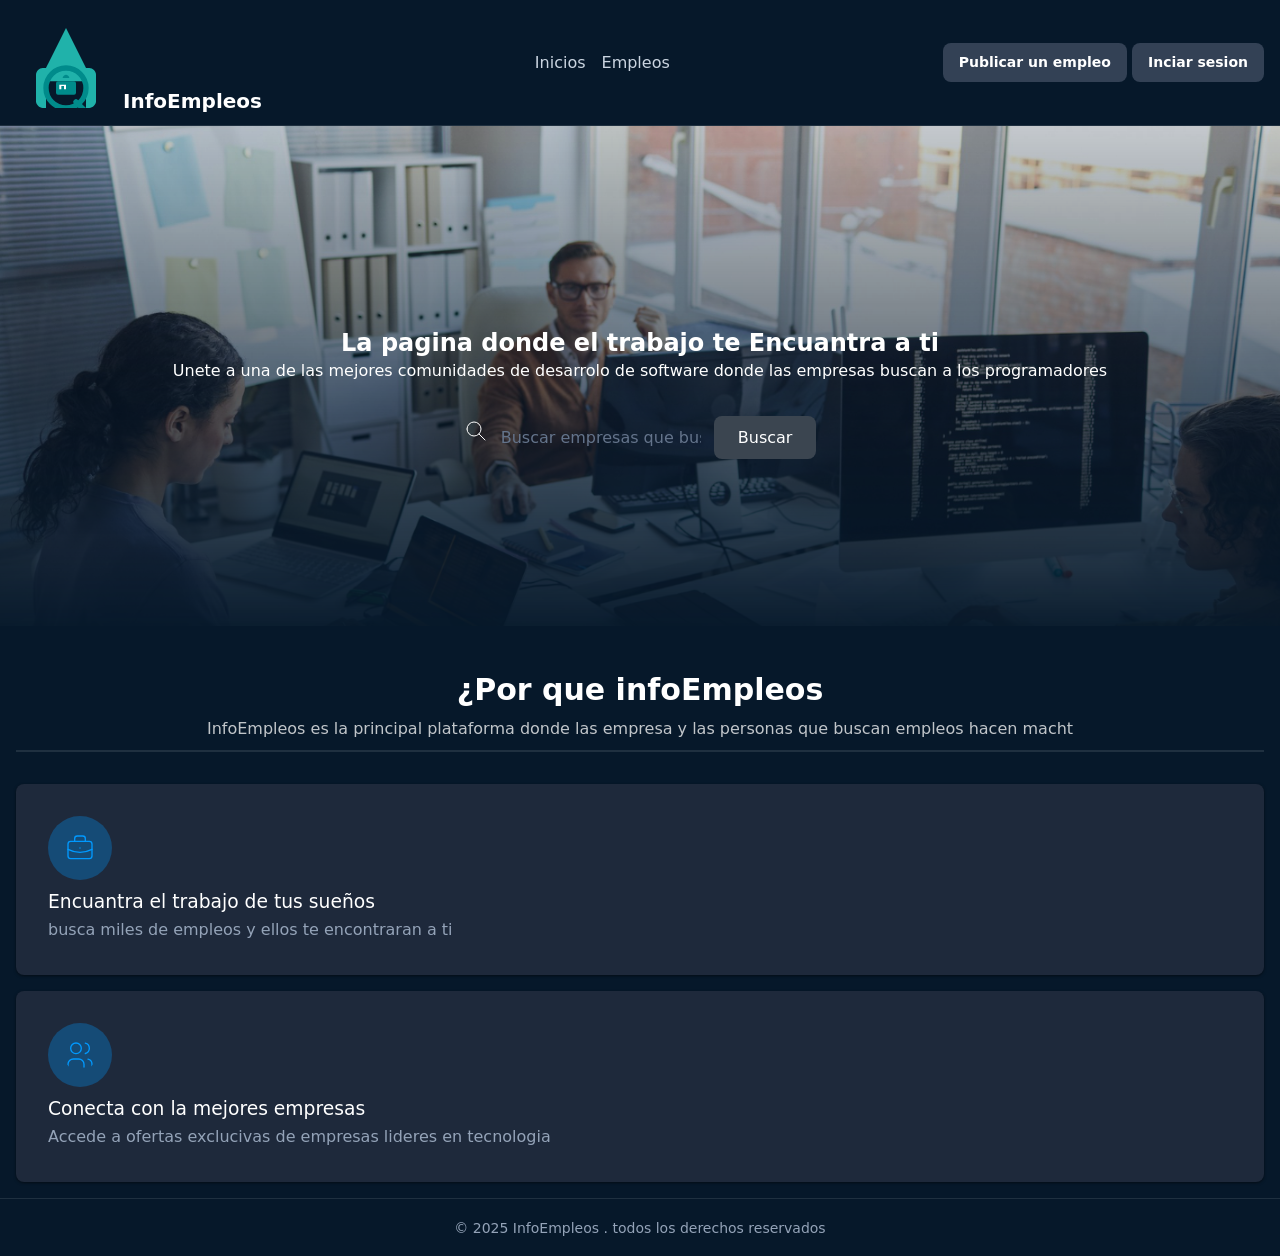
==== Proyecto pagina/index.html @ 348434ba "Add files via upload" ====
<!DOCTYPE html>
<html lang="es">
<head>
<title>InfoEmpleos - inicio </title>

<metaname name = "description" content = "Encuantra las mejores ofertas de trabajo adaptadasa ti "> 
</head>
<link rel = stylesheet href="./style.css"/>



<body>
<header>
    <h2><svg width="100" height="100" viewBox="0 0 150 110" fill="none" xmlns="http://www.w3.org/2000/svg">
    <path d="M75 10L115 90H35L75 10Z" fill="#20B2AA"/>

    <path d="M40 70C35 70 30 75 30 80V120C30 125 35 130 40 130H45V70H40Z" fill="#20B2AA"/>
    <path d="M110 70C115 70 120 75 120 80V120C120 125 115 130 110 130H105V70H110Z" fill="#20B2AA"/>

    <circle cx="75" cy="100" r="30" stroke="#008B8B" stroke-width="8"/>
    <rect x="90" y="115" width="35" height="8" rx="4" transform="rotate(45 90 115)" fill="#008B8B"/>

    <rect x="60" y="90" width="30" height="20" rx="3" fill="#008B8B"/>
    <path d="M70 85L80 85C80 82 77 80 75 80C73 80 70 82 70 85Z" fill="#008B8B"/>
    <path d="M65 95L65 102L68 102L68 97L72 97L72 102L75 102L75 95L65 95Z" fill="white"/>
</svg>
        
        InfoEmpleos</h2>

    <nav>
        <a href= "">Inicios</a>
        <a href= "empleos.html">Empleos</a>
    </nav>

    <div>
        <a href= "">Publicar un empleo</a>
        <a href= "">Inciar sesion </a>


    </div>
</header>
<main>
    <section>
        <img src="./vista-angulo-alto-equipo-desarrollo-software-diverso-que-usa-computadoras-escribe-codigo-mientras-colabora-proyecto-oficina-moderna-espacio-copia.jpg" width="700 "/>
        <h1>La pagina donde el trabajo te Encuantra a ti </h1>
        <p>Unete a una de las mejores comunidades de desarrolo de software donde las empresas buscan a los programadores </p>
        <form role="search">
            <svg xmlns="http://www.w3.org/2000/svg" width="24" height="24" viewBox="0 0 24 24" fill="none" stroke="currentColor" stroke-width="1" stroke-linecap="round" stroke-linejoin="round" class="icon icon-tabler icons-tabler-outline icon-tabler-search"><path stroke="none" d="M0 0h24v24H0z" fill="none"/><path d="M10 10m-7 0a7 7 0 1 0 14 0a7 7 0 1 0 -14 0" /><path d="M21 21l-6 -6" /></svg>
            <input type="text" placeholder="Buscar empresas que busquen tus habilidades y experencias" />
            <button type="submit"> Buscar </button>
        </form>
    </section>


<section>
    <header>
        <h2>¿Por que infoEmpleos</h2>
        <p>InfoEmpleos es la principal plataforma donde las empresa y las personas que buscan empleos hacen macht</p>

    </header>
    <footer></footer>

    <article>
        <svg xmlns="http://www.w3.org/2000/svg" width="24" height="24" viewBox="0 0 24 24" fill="none" stroke="currentColor" stroke-width="1" stroke-linecap="round" stroke-linejoin="round" class="icon icon-tabler icons-tabler-outline icon-tabler-briefcase"><path stroke="none" d="M0 0h24v24H0z" fill="none"/><path d="M3 7m0 2a2 2 0 0 1 2 -2h14a2 2 0 0 1 2 2v9a2 2 0 0 1 -2 2h-14a2 2 0 0 1 -2 -2z" /><path d="M8 7v-2a2 2 0 0 1 2 -2h4a2 2 0 0 1 2 2v2" /><path d="M12 12l0 .01" /><path d="M3 13a20 20 0 0 0 18 0" /></svg>
        <h3>Encuantra el trabajo de tus sueños </h3>
        <p> busca miles de empleos y ellos te encontraran a ti </p>
    </article>


    <article>
        <svg xmlns="http://www.w3.org/2000/svg" width="24" height="24" viewBox="0 0 24 24" fill="none" stroke="currentColor" stroke-width="1" stroke-linecap="round" stroke-linejoin="round" class="icon icon-tabler icons-tabler-outline icon-tabler-users"><path stroke="none" d="M0 0h24v24H0z" fill="none"/><path d="M9 7m-4 0a4 4 0 1 0 8 0a4 4 0 1 0 -8 0" /><path d="M3 21v-2a4 4 0 0 1 4 -4h4a4 4 0 0 1 4 4v2" /><path d="M16 3.13a4 4 0 0 1 0 7.75" /><path d="M21 21v-2a4 4 0 0 0 -3 -3.85" /></svg>
        <h3>Conecta con la mejores empresas</h3>
        <p>Accede a ofertas exclucivas de empresas lideres en tecnologia</p>
    </article>
</section>
</main>
<footer>
    <small>&copy; 2025 InfoEmpleos . todos los derechos reservados </small>
</footer>

</body>
</html>
---- Proyecto pagina/style.css ----
* {
  margin: 0;
  padding: 0;
  box-sizing: border-box;
}






:root {
  --primary: #3b4550;
  --primary-dark: #0a3d66;
  --primary-hover: #0d5ba8;
  --primary-light: #09f;
  --background: #06182a;
  --text-primary: #ffffff;
  --text-secondary: #cbd5e1;
  --text-muted: #94a3b8;
  --border: rgba(255, 255, 255, 0.1);
  --card-bg: #1e293b;
  --shadow: rgba(0, 0, 0, 0.3);
  --input-bg: #1e293b;
  --hsla-example: hsla(210, 100%, 56%, 1);
}










@font-face {
  font-family: 'Inter Variable';
  font-style: normal;
  font-display: swap;
  font-weight: 100 900;
  src: url(https://cdn.jsdelivr.net/fontsource/fonts/inter:vf@latest/latin-wght-normal.woff2) format('woff2-variations');
  unicode-range: U+0000-00FF,U+0131,U+0152-0153,U+02BB-02BC,U+02C6,U+02DA,U+02DC,U+0304,U+0308,U+0329,U+2000-206F,U+20AC,U+2122,U+2191,U+2193,U+2212,U+2215,U+FEFF,U+FFFD;
}










body {
  font-family: system-ui;
  background-color: var(--background);
  color: var(--text-primary);
  min-height: 100vh;
  display: flex;
  flex-direction: column;
  line-height: 1.6;
}













/* Títulos principales */
h1 {
  font-size: 1.5rem;
  line-height: 1.2;
  text-wrap: balance;
  display: flex;
  align-items: center;
  gap: 0.5rem;

  svg {
    width: 2rem;
    height: 2rem;
    color: var(--primary-light);
  }
}

h1 + p {
  text-wrap: balance;
  margin-bottom: 2rem
}

/* Header */
header {
  border-bottom: 1px solid var(--border);
  background: var(--background);
  padding: .5rem 1rem;
  display: flex;
  align-items: center;
  justify-content: space-between;
  gap: 2rem;

  h2 {
    font-size: 1.25rem;
    font-weight: 700;
    color: var(--text-primary);
  }
}

/* Navegación del header a otras páginas */
nav {
  align-items: center;
  gap: 1rem;
  display: flex;

  a {
    text-decoration: none;
    color: var(--text-secondary);
    transition: color 0.2s;
    font-weight: 500;

    &:hover, &:focus {
      color: var(--primary);
      outline: none;
    }
  }
}

/* Botones del Header */
header div a {
  padding: 0.5rem 1rem;
  border-radius: 0.5rem;
  background-color: #334155;
  color: var(--text-primary);
  display: inline-block;
  font-size: 0.875rem;
  font-weight: 700;
  text-decoration: none;
  /* TODO */
}

/* Hero */
main > section:nth-child(1) {
  height: 500px;
  text-align: center;
  display: flex;
  flex-direction: column;
  justify-content: center;
  align-items: center;

  h1 {
    padding-top: 36px;
  }

  & > img {
    position: absolute;
    width: 100%;
    height: 100%;
    object-fit: cover;
    z-index: -1;
    left: 0;
    right: 0;
    mask-image: linear-gradient(to bottom, rgba(16, 25, 34, 1) 5%, rgba(16, 25, 34, 0) 80%);
  }
}

/* Formulario de Búsqueda */
form {
  max-width: 42rem;
  width: 100%;
  margin: 0 auto;
  padding-inline: 1rem;
}

form > div {
  display: flex;
  align-items: center;
  background-color: var(--input-bg);
  border-radius: 0.5rem;
  box-shadow: 0 10px 15px -3px var(--shadow);
  padding: 0.5rem;
  gap: 0.5rem;
}

form span {
  padding-left: 0.75rem;
  color: var(--text-muted);
  display: flex;
  align-items: center;
  flex-shrink: 0;
}

form input[type="text"] {
  flex: 1;
  background: transparent;
  border: none;
  outline: none;
  color: var(--text-primary);
  padding: 0.75rem 0.5rem;
  font-size: 1rem;
  font-family: inherit;
}

form input[type="text"]::placeholder {
  color: #64748b;
}

button {
  padding: 0.75rem 1.5rem;
  border-radius: 0.5rem;
  background-color: var(--primary);
  color: white;
  font-weight: 400;
  border: none;
  cursor: pointer;
  transition: all 0.2s;
  font-family: inherit;
  font-size: 1rem;
  white-space: nowrap;

  &:hover, /* pseudo-clase que significa que el ratón está encima */
  &:focus { /* pseudo-clase que significa que el elemento tiene el foco */
    background-color: var(--primary-hover);
    outline: 2px solid white;
    outline-offset: 2px;
  }

  &:active { 
    transform: scale(0.90)
  }

  &:disabled {
    opacity: .5;
    pointer-events: none;
  }
}

/* Features Section */
main > section:nth-child(2) {
  padding-inline: 1rem;
  background-color: var(--background);
  padding-top: 2rem;

  & > header {
    gap: 2px;
    flex-direction: column;

    h2 {
      margin-bottom: 0;
    }

    p {
      opacity: .75;
    }
  }

  & > div {
    max-width: 1280px;
    margin: 0 auto;
  }
}

main > section:nth-child(2) h2 {
  font-size: 1.875rem;
  font-weight: 700;
  color: var(--text-primary);
  margin-bottom: 1rem;
}

main > section:nth-child(2) > div > div:first-child > p {
  font-size: 1.125rem;
  color: var(--text-muted);
  max-width: 42rem;
  margin: 0 auto;
}

/* Grid de Features */
main > section:nth-child(2) footer {
  display: grid;
  grid-template-columns: repeat(auto-fit, minmax(280px, 1fr));
  gap: 16px
}

/* Feature Cards */
/* article {
  background-color: var(--card-bg);
  padding: 2rem;
  margin-bottom: 16px;
  border-radius: 0.5rem;                   
  box-shadow: 0px 1px 3px 0 var(--shadow); 

  svg {
    color: var(--primary-light);          
    background: rgba(0, 153, 255, 0.3);  
    border-radius: 9999px;               
    width: 64px;                         
    height: 64px;                        
    padding: 16px;                       
  }

  h3 {
    font-weight: 500;
  }

  p {
    color: var(--text-muted);
  }
} */

/* Footer */
footer {
  background-color: var(--background);
  border-top: 1px solid var(--border);
  text-align: center;
  padding: 16px;

  small {
    color: var(--text-muted);
    font-size: 0.875rem;
  }
}

article {
  background-color: var(--card-bg);
  padding: 2rem;
  margin-bottom: 16px;
  border-radius: 0.5rem;
  box-shadow: 0px 1px 3px 0px rgba(0, 0, 0, 0.5);

  svg {
    color: var(--primary-light);
    background: rgba(0, 153, 255, .3);
    width: 64px;
    height: 64px;
    border-radius: 100%;
    padding: 16px;
  }

  p {
    color: var(--text-muted);
  }

  h3 {
    font-weight: 500;
  }
}
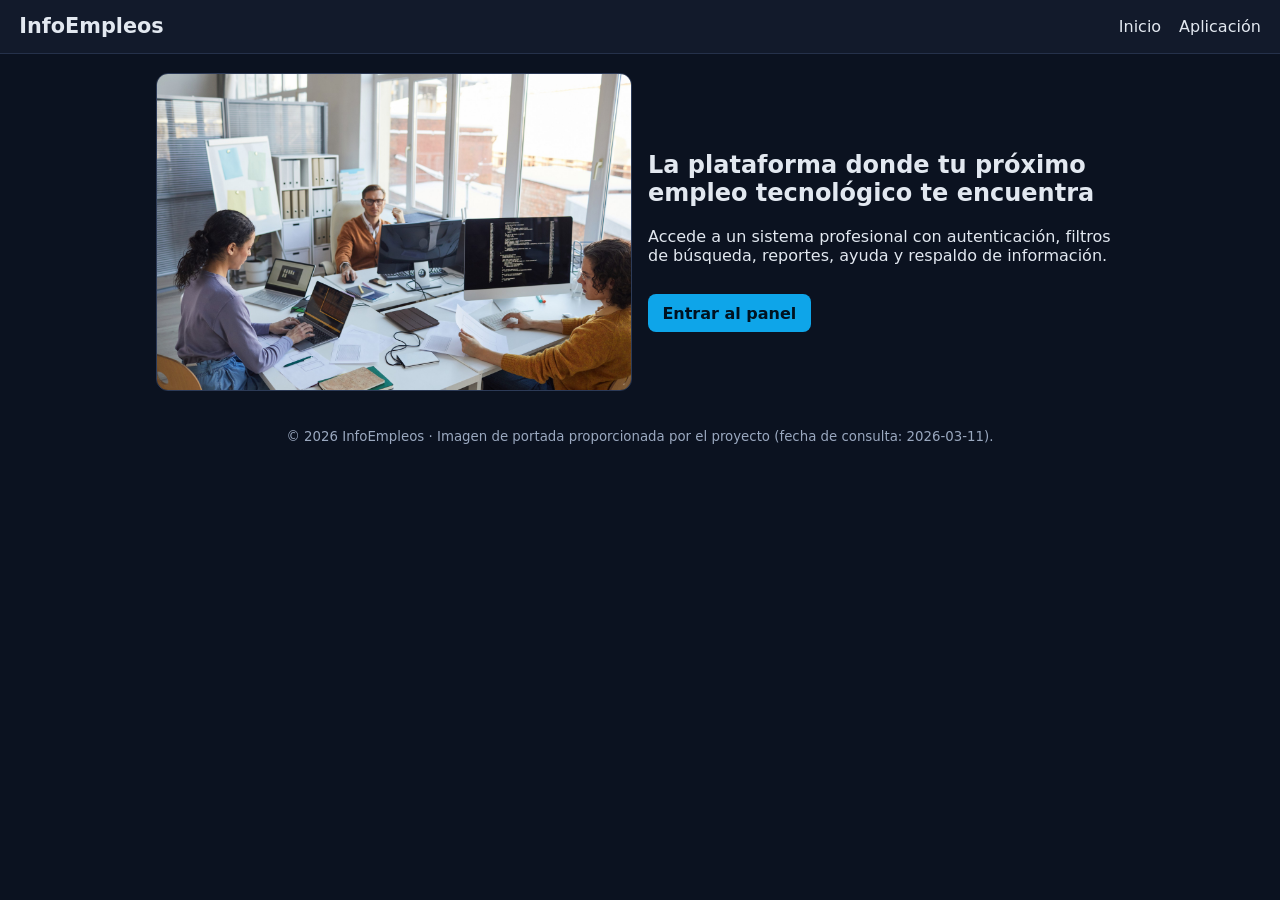
==== commit 42c90ef1: "Refactoriza InfoEmpleos con panel funcional, autenticacion y modulos clave" ====
--- a/Proyecto pagina/index.html
+++ b/Proyecto pagina/index.html
@@ -1,82 +1,34 @@
-<!DOCTYPE html>
-<html lang="es">
-<head>
-<title>InfoEmpleos - inicio </title>
-
-<metaname name = "description" content = "Encuantra las mejores ofertas de trabajo adaptadasa ti "> 
-</head>
-<link rel = stylesheet href="./style.css"/>
-
-
-
-<body>
-<header>
-    <h2><svg width="100" height="100" viewBox="0 0 150 110" fill="none" xmlns="http://www.w3.org/2000/svg">
-    <path d="M75 10L115 90H35L75 10Z" fill="#20B2AA"/>
-
-    <path d="M40 70C35 70 30 75 30 80V120C30 125 35 130 40 130H45V70H40Z" fill="#20B2AA"/>
-    <path d="M110 70C115 70 120 75 120 80V120C120 125 115 130 110 130H105V70H110Z" fill="#20B2AA"/>
-
-    <circle cx="75" cy="100" r="30" stroke="#008B8B" stroke-width="8"/>
-    <rect x="90" y="115" width="35" height="8" rx="4" transform="rotate(45 90 115)" fill="#008B8B"/>
-
-    <rect x="60" y="90" width="30" height="20" rx="3" fill="#008B8B"/>
-    <path d="M70 85L80 85C80 82 77 80 75 80C73 80 70 82 70 85Z" fill="#008B8B"/>
-    <path d="M65 95L65 102L68 102L68 97L72 97L72 102L75 102L75 95L65 95Z" fill="white"/>
-</svg>
-        
-        InfoEmpleos</h2>
-
-    <nav>
-        <a href= "">Inicios</a>
-        <a href= "empleos.html">Empleos</a>
-    </nav>
-
-    <div>
-        <a href= "">Publicar un empleo</a>
-        <a href= "">Inciar sesion </a>
-
-
-    </div>
-</header>
-<main>
-    <section>
-        <img src="./vista-angulo-alto-equipo-desarrollo-software-diverso-que-usa-computadoras-escribe-codigo-mientras-colabora-proyecto-oficina-moderna-espacio-copia.jpg" width="700 "/>
-        <h1>La pagina donde el trabajo te Encuantra a ti </h1>
-        <p>Unete a una de las mejores comunidades de desarrolo de software donde las empresas buscan a los programadores </p>
-        <form role="search">
-            <svg xmlns="http://www.w3.org/2000/svg" width="24" height="24" viewBox="0 0 24 24" fill="none" stroke="currentColor" stroke-width="1" stroke-linecap="round" stroke-linejoin="round" class="icon icon-tabler icons-tabler-outline icon-tabler-search"><path stroke="none" d="M0 0h24v24H0z" fill="none"/><path d="M10 10m-7 0a7 7 0 1 0 14 0a7 7 0 1 0 -14 0" /><path d="M21 21l-6 -6" /></svg>
-            <input type="text" placeholder="Buscar empresas que busquen tus habilidades y experencias" />
-            <button type="submit"> Buscar </button>
-        </form>
-    </section>
-
-
-<section>
-    <header>
-        <h2>¿Por que infoEmpleos</h2>
-        <p>InfoEmpleos es la principal plataforma donde las empresa y las personas que buscan empleos hacen macht</p>
-
-    </header>
-    <footer></footer>
-
-    <article>
-        <svg xmlns="http://www.w3.org/2000/svg" width="24" height="24" viewBox="0 0 24 24" fill="none" stroke="currentColor" stroke-width="1" stroke-linecap="round" stroke-linejoin="round" class="icon icon-tabler icons-tabler-outline icon-tabler-briefcase"><path stroke="none" d="M0 0h24v24H0z" fill="none"/><path d="M3 7m0 2a2 2 0 0 1 2 -2h14a2 2 0 0 1 2 2v9a2 2 0 0 1 -2 2h-14a2 2 0 0 1 -2 -2z" /><path d="M8 7v-2a2 2 0 0 1 2 -2h4a2 2 0 0 1 2 2v2" /><path d="M12 12l0 .01" /><path d="M3 13a20 20 0 0 0 18 0" /></svg>
-        <h3>Encuantra el trabajo de tus sueños </h3>
-        <p> busca miles de empleos y ellos te encontraran a ti </p>
-    </article>
-
-
-    <article>
-        <svg xmlns="http://www.w3.org/2000/svg" width="24" height="24" viewBox="0 0 24 24" fill="none" stroke="currentColor" stroke-width="1" stroke-linecap="round" stroke-linejoin="round" class="icon icon-tabler icons-tabler-outline icon-tabler-users"><path stroke="none" d="M0 0h24v24H0z" fill="none"/><path d="M9 7m-4 0a4 4 0 1 0 8 0a4 4 0 1 0 -8 0" /><path d="M3 21v-2a4 4 0 0 1 4 -4h4a4 4 0 0 1 4 4v2" /><path d="M16 3.13a4 4 0 0 1 0 7.75" /><path d="M21 21v-2a4 4 0 0 0 -3 -3.85" /></svg>
-        <h3>Conecta con la mejores empresas</h3>
-        <p>Accede a ofertas exclucivas de empresas lideres en tecnologia</p>
-    </article>
-</section>
-</main>
-<footer>
-    <small>&copy; 2025 InfoEmpleos . todos los derechos reservados </small>
-</footer>
-
-</body>
-</html>+<!DOCTYPE html>
+<html lang="es">
+<head>
+  <meta charset="UTF-8">
+  <meta name="viewport" content="width=device-width, initial-scale=1.0">
+  <meta name="description" content="InfoEmpleos: plataforma para buscar empleo tecnológico de forma profesional.">
+  <title>InfoEmpleos | Inicio</title>
+  <link rel="stylesheet" href="./style.css">
+</head>
+<body>
+  <header class="site-header">
+    <h1>InfoEmpleos</h1>
+    <nav aria-label="Principal">
+      <a href="./index.html" aria-current="page">Inicio</a>
+      <a href="./empleos.html">Aplicación</a>
+    </nav>
+  </header>
+
+  <main>
+    <section class="hero">
+      <img src="./vista-angulo-alto-equipo-desarrollo-software-diverso-que-usa-computadoras-escribe-codigo-mientras-colabora-proyecto-oficina-moderna-espacio-copia.jpg" alt="Equipo de desarrollo colaborando en oficina moderna.">
+      <div>
+        <h2>La plataforma donde tu próximo empleo tecnológico te encuentra</h2>
+        <p>Accede a un sistema profesional con autenticación, filtros de búsqueda, reportes, ayuda y respaldo de información.</p>
+        <a class="cta" href="./empleos.html">Entrar al panel</a>
+      </div>
+    </section>
+  </main>
+
+  <footer>
+    <small>© 2026 InfoEmpleos · Imagen de portada proporcionada por el proyecto (fecha de consulta: 2026-03-11).</small>
+  </footer>
+</body>
+</html>
--- a/Proyecto pagina/style.css
+++ b/Proyecto pagina/style.css
@@ -1,352 +1,67 @@
-* {
-  margin: 0;
-  padding: 0;
-  box-sizing: border-box;
-}
-
-
-
-
-
-
-:root {
-  --primary: #3b4550;
-  --primary-dark: #0a3d66;
-  --primary-hover: #0d5ba8;
-  --primary-light: #09f;
-  --background: #06182a;
-  --text-primary: #ffffff;
-  --text-secondary: #cbd5e1;
-  --text-muted: #94a3b8;
-  --border: rgba(255, 255, 255, 0.1);
-  --card-bg: #1e293b;
-  --shadow: rgba(0, 0, 0, 0.3);
-  --input-bg: #1e293b;
-  --hsla-example: hsla(210, 100%, 56%, 1);
-}
-
-
-
-
-
-
-
-
-
-
-@font-face {
-  font-family: 'Inter Variable';
-  font-style: normal;
-  font-display: swap;
-  font-weight: 100 900;
-  src: url(https://cdn.jsdelivr.net/fontsource/fonts/inter:vf@latest/latin-wght-normal.woff2) format('woff2-variations');
-  unicode-range: U+0000-00FF,U+0131,U+0152-0153,U+02BB-02BC,U+02C6,U+02DA,U+02DC,U+0304,U+0308,U+0329,U+2000-206F,U+20AC,U+2122,U+2191,U+2193,U+2212,U+2215,U+FEFF,U+FFFD;
-}
-
-
-
-
-
-
-
-
-
-
-body {
-  font-family: system-ui;
-  background-color: var(--background);
-  color: var(--text-primary);
-  min-height: 100vh;
-  display: flex;
-  flex-direction: column;
-  line-height: 1.6;
-}
-
-
-
-
-
-
-
-
-
-
-
-
-
-/* Títulos principales */
-h1 {
-  font-size: 1.5rem;
-  line-height: 1.2;
-  text-wrap: balance;
-  display: flex;
-  align-items: center;
-  gap: 0.5rem;
-
-  svg {
-    width: 2rem;
-    height: 2rem;
-    color: var(--primary-light);
-  }
-}
-
-h1 + p {
-  text-wrap: balance;
-  margin-bottom: 2rem
-}
-
-/* Header */
-header {
-  border-bottom: 1px solid var(--border);
-  background: var(--background);
-  padding: .5rem 1rem;
-  display: flex;
-  align-items: center;
-  justify-content: space-between;
-  gap: 2rem;
-
-  h2 {
-    font-size: 1.25rem;
-    font-weight: 700;
-    color: var(--text-primary);
-  }
-}
-
-/* Navegación del header a otras páginas */
-nav {
-  align-items: center;
-  gap: 1rem;
-  display: flex;
-
-  a {
-    text-decoration: none;
-    color: var(--text-secondary);
-    transition: color 0.2s;
-    font-weight: 500;
-
-    &:hover, &:focus {
-      color: var(--primary);
-      outline: none;
-    }
-  }
-}
-
-/* Botones del Header */
-header div a {
-  padding: 0.5rem 1rem;
-  border-radius: 0.5rem;
-  background-color: #334155;
-  color: var(--text-primary);
-  display: inline-block;
-  font-size: 0.875rem;
-  font-weight: 700;
-  text-decoration: none;
-  /* TODO */
-}
-
-/* Hero */
-main > section:nth-child(1) {
-  height: 500px;
-  text-align: center;
-  display: flex;
-  flex-direction: column;
-  justify-content: center;
-  align-items: center;
-
-  h1 {
-    padding-top: 36px;
-  }
-
-  & > img {
-    position: absolute;
-    width: 100%;
-    height: 100%;
-    object-fit: cover;
-    z-index: -1;
-    left: 0;
-    right: 0;
-    mask-image: linear-gradient(to bottom, rgba(16, 25, 34, 1) 5%, rgba(16, 25, 34, 0) 80%);
-  }
-}
-
-/* Formulario de Búsqueda */
-form {
-  max-width: 42rem;
-  width: 100%;
-  margin: 0 auto;
-  padding-inline: 1rem;
-}
-
-form > div {
-  display: flex;
-  align-items: center;
-  background-color: var(--input-bg);
-  border-radius: 0.5rem;
-  box-shadow: 0 10px 15px -3px var(--shadow);
-  padding: 0.5rem;
-  gap: 0.5rem;
-}
-
-form span {
-  padding-left: 0.75rem;
-  color: var(--text-muted);
-  display: flex;
-  align-items: center;
-  flex-shrink: 0;
-}
-
-form input[type="text"] {
-  flex: 1;
-  background: transparent;
-  border: none;
-  outline: none;
-  color: var(--text-primary);
-  padding: 0.75rem 0.5rem;
-  font-size: 1rem;
-  font-family: inherit;
-}
-
-form input[type="text"]::placeholder {
-  color: #64748b;
-}
-
-button {
-  padding: 0.75rem 1.5rem;
-  border-radius: 0.5rem;
-  background-color: var(--primary);
-  color: white;
-  font-weight: 400;
-  border: none;
-  cursor: pointer;
-  transition: all 0.2s;
-  font-family: inherit;
-  font-size: 1rem;
-  white-space: nowrap;
-
-  &:hover, /* pseudo-clase que significa que el ratón está encima */
-  &:focus { /* pseudo-clase que significa que el elemento tiene el foco */
-    background-color: var(--primary-hover);
-    outline: 2px solid white;
-    outline-offset: 2px;
-  }
-
-  &:active { 
-    transform: scale(0.90)
-  }
-
-  &:disabled {
-    opacity: .5;
-    pointer-events: none;
-  }
-}
-
-/* Features Section */
-main > section:nth-child(2) {
-  padding-inline: 1rem;
-  background-color: var(--background);
-  padding-top: 2rem;
-
-  & > header {
-    gap: 2px;
-    flex-direction: column;
-
-    h2 {
-      margin-bottom: 0;
-    }
-
-    p {
-      opacity: .75;
-    }
-  }
-
-  & > div {
-    max-width: 1280px;
-    margin: 0 auto;
-  }
-}
-
-main > section:nth-child(2) h2 {
-  font-size: 1.875rem;
-  font-weight: 700;
-  color: var(--text-primary);
-  margin-bottom: 1rem;
-}
-
-main > section:nth-child(2) > div > div:first-child > p {
-  font-size: 1.125rem;
-  color: var(--text-muted);
-  max-width: 42rem;
-  margin: 0 auto;
-}
-
-/* Grid de Features */
-main > section:nth-child(2) footer {
-  display: grid;
-  grid-template-columns: repeat(auto-fit, minmax(280px, 1fr));
-  gap: 16px
-}
-
-/* Feature Cards */
-/* article {
-  background-color: var(--card-bg);
-  padding: 2rem;
-  margin-bottom: 16px;
-  border-radius: 0.5rem;                   
-  box-shadow: 0px 1px 3px 0 var(--shadow); 
-
-  svg {
-    color: var(--primary-light);          
-    background: rgba(0, 153, 255, 0.3);  
-    border-radius: 9999px;               
-    width: 64px;                         
-    height: 64px;                        
-    padding: 16px;                       
-  }
-
-  h3 {
-    font-weight: 500;
-  }
-
-  p {
-    color: var(--text-muted);
-  }
-} */
-
-/* Footer */
-footer {
-  background-color: var(--background);
-  border-top: 1px solid var(--border);
-  text-align: center;
-  padding: 16px;
-
-  small {
-    color: var(--text-muted);
-    font-size: 0.875rem;
-  }
-}
-
-article {
-  background-color: var(--card-bg);
-  padding: 2rem;
-  margin-bottom: 16px;
-  border-radius: 0.5rem;
-  box-shadow: 0px 1px 3px 0px rgba(0, 0, 0, 0.5);
-
-  svg {
-    color: var(--primary-light);
-    background: rgba(0, 153, 255, .3);
-    width: 64px;
-    height: 64px;
-    border-radius: 100%;
-    padding: 16px;
-  }
-
-  p {
-    color: var(--text-muted);
-  }
-
-  h3 {
-    font-weight: 500;
-  }
-}
-
+:root {
+  --bg: #0b1220;
+  --panel: #121a2b;
+  --text: #e2e8f0;
+  --accent: #38bdf8;
+}
+
+* { box-sizing: border-box; }
+body {
+  margin: 0;
+  font-family: Inter, system-ui, -apple-system, sans-serif;
+  background: var(--bg);
+  color: var(--text);
+}
+
+.site-header {
+  display: flex;
+  justify-content: space-between;
+  align-items: center;
+  padding: .9rem 1.2rem;
+  background: var(--panel);
+  border-bottom: 1px solid #25314a;
+}
+
+.site-header h1 { margin: 0; font-size: 1.3rem; }
+nav a {
+  color: var(--text);
+  margin-left: .8rem;
+  text-decoration: none;
+}
+
+.hero {
+  max-width: 1000px;
+  margin: 1.2rem auto;
+  padding: 0 1rem;
+  display: grid;
+  grid-template-columns: 1fr 1fr;
+  gap: 1rem;
+  align-items: center;
+}
+
+.hero img {
+  width: 100%;
+  border-radius: 12px;
+  border: 1px solid #2c3a57;
+}
+
+.cta {
+  display: inline-block;
+  margin-top: .8rem;
+  background: #0ea5e9;
+  color: #001220;
+  font-weight: 700;
+  text-decoration: none;
+  padding: .6rem .9rem;
+  border-radius: 8px;
+}
+
+footer {
+  text-align: center;
+  color: #9aa8bf;
+  padding: 1rem;
+}
+
+@media (max-width: 800px) {
+  .hero { grid-template-columns: 1fr; }
+}
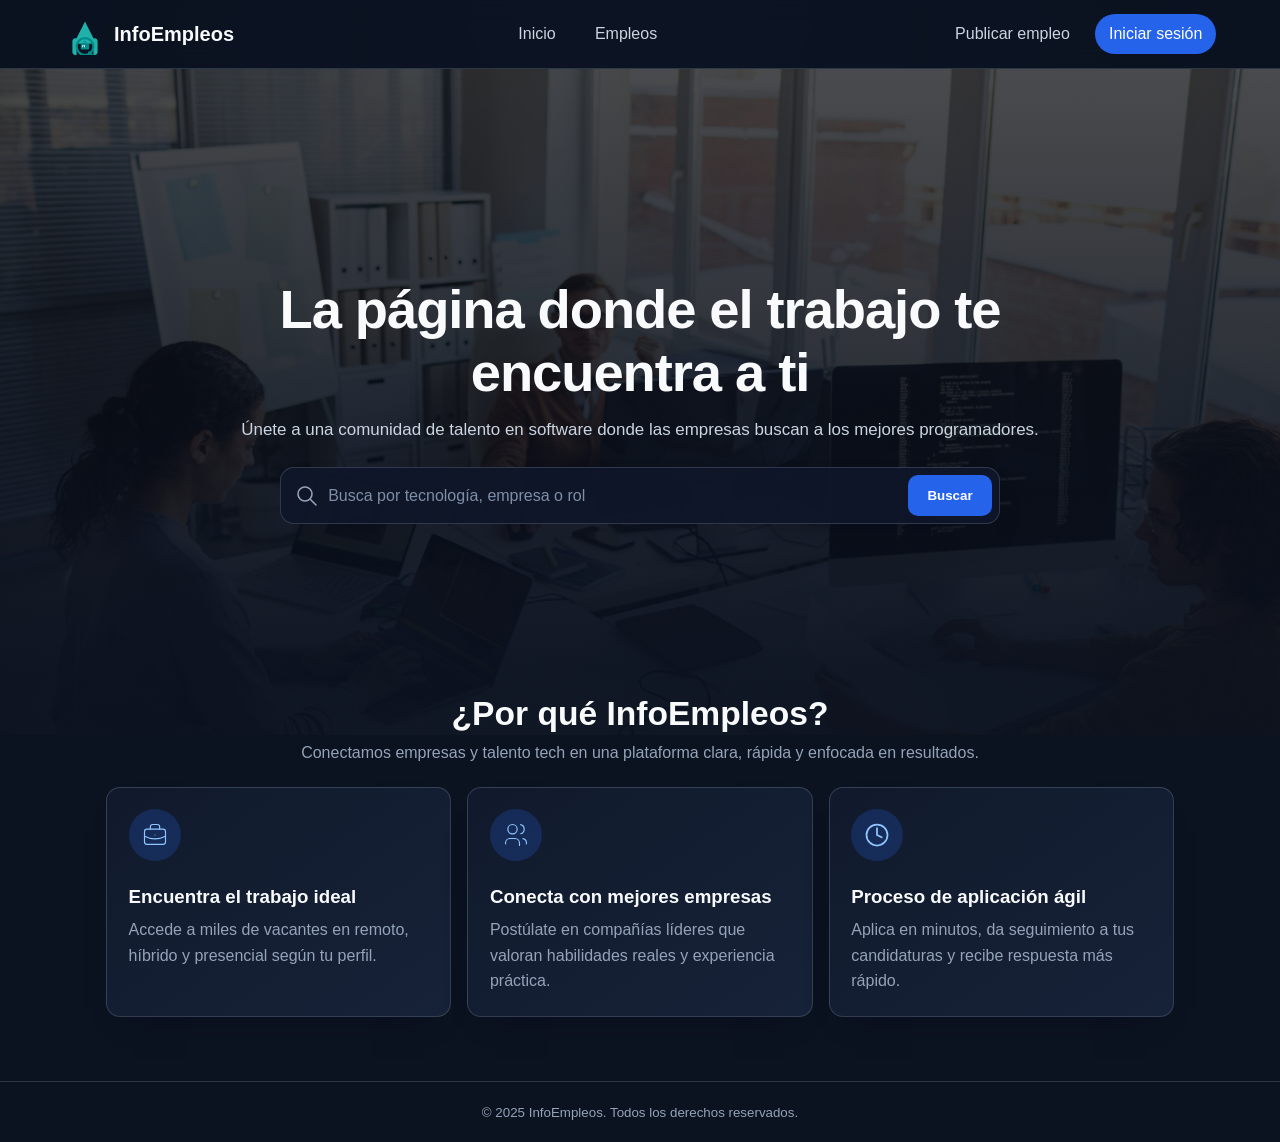
==== commit 89f72590: "Mejora diseño profesional de la página principal" ====
--- a/Proyecto pagina/index.html
+++ b/Proyecto pagina/index.html
@@ -1,34 +1,87 @@
 <!DOCTYPE html>
 <html lang="es">
 <head>
-  <meta charset="UTF-8">
-  <meta name="viewport" content="width=device-width, initial-scale=1.0">
-  <meta name="description" content="InfoEmpleos: plataforma para buscar empleo tecnológico de forma profesional.">
-  <title>InfoEmpleos | Inicio</title>
-  <link rel="stylesheet" href="./style.css">
+  <meta charset="UTF-8" />
+  <meta name="viewport" content="width=device-width, initial-scale=1.0" />
+  <meta name="description" content="Encuentra las mejores ofertas de trabajo adaptadas a ti" />
+  <title>InfoEmpleos - Inicio</title>
+  <link rel="stylesheet" href="./style.css" />
 </head>
 <body>
   <header class="site-header">
-    <h1>InfoEmpleos</h1>
-    <nav aria-label="Principal">
-      <a href="./index.html" aria-current="page">Inicio</a>
-      <a href="./empleos.html">Aplicación</a>
+    <h2 class="brand">
+      <svg width="100" height="100" viewBox="0 0 150 110" fill="none" xmlns="http://www.w3.org/2000/svg" aria-hidden="true">
+        <path d="M75 10L115 90H35L75 10Z" fill="#20B2AA"/>
+        <path d="M40 70C35 70 30 75 30 80V120C30 125 35 130 40 130H45V70H40Z" fill="#20B2AA"/>
+        <path d="M110 70C115 70 120 75 120 80V120C120 125 115 130 110 130H105V70H110Z" fill="#20B2AA"/>
+        <circle cx="75" cy="100" r="30" stroke="#008B8B" stroke-width="8"/>
+        <rect x="90" y="115" width="35" height="8" rx="4" transform="rotate(45 90 115)" fill="#008B8B"/>
+        <rect x="60" y="90" width="30" height="20" rx="3" fill="#008B8B"/>
+        <path d="M70 85L80 85C80 82 77 80 75 80C73 80 70 82 70 85Z" fill="#008B8B"/>
+        <path d="M65 95L65 102L68 102L68 97L72 97L72 102L75 102L75 95L65 95Z" fill="white"/>
+      </svg>
+      InfoEmpleos
+    </h2>
+
+    <nav>
+      <a href="index.html">Inicio</a>
+      <a href="empleos.html">Empleos</a>
     </nav>
+
+    <div class="header-actions">
+      <a href="">Publicar empleo</a>
+      <a href="">Iniciar sesión</a>
+    </div>
   </header>
 
   <main>
     <section class="hero">
-      <img src="./vista-angulo-alto-equipo-desarrollo-software-diverso-que-usa-computadoras-escribe-codigo-mientras-colabora-proyecto-oficina-moderna-espacio-copia.jpg" alt="Equipo de desarrollo colaborando en oficina moderna.">
-      <div>
-        <h2>La plataforma donde tu próximo empleo tecnológico te encuentra</h2>
-        <p>Accede a un sistema profesional con autenticación, filtros de búsqueda, reportes, ayuda y respaldo de información.</p>
-        <a class="cta" href="./empleos.html">Entrar al panel</a>
+      <img src="./vista-angulo-alto-equipo-desarrollo-software-diverso-que-usa-computadoras-escribe-codigo-mientras-colabora-proyecto-oficina-moderna-espacio-copia.jpg" alt="Equipo de desarrollo de software trabajando en oficina" />
+      <div class="hero-content">
+        <h1>La página donde el trabajo te encuentra a ti</h1>
+        <p>Únete a una comunidad de talento en software donde las empresas buscan a los mejores programadores.</p>
+        <form role="search" aria-label="Buscar empleos o empresas">
+          <div class="search-box">
+            <span aria-hidden="true">
+              <svg xmlns="http://www.w3.org/2000/svg" width="24" height="24" viewBox="0 0 24 24" fill="none" stroke="currentColor" stroke-width="1.6" stroke-linecap="round" stroke-linejoin="round"><path stroke="none" d="M0 0h24v24H0z" fill="none"/><path d="M10 10m-7 0a7 7 0 1 0 14 0a7 7 0 1 0 -14 0" /><path d="M21 21l-6 -6" /></svg>
+            </span>
+            <input type="text" placeholder="Busca por tecnología, empresa o rol" />
+            <button type="submit">Buscar</button>
+          </div>
+        </form>
+      </div>
+    </section>
+
+    <section class="features">
+      <header>
+        <h2>¿Por qué InfoEmpleos?</h2>
+        <p>Conectamos empresas y talento tech en una plataforma clara, rápida y enfocada en resultados.</p>
+      </header>
+
+      <div class="feature-grid">
+        <article>
+          <svg xmlns="http://www.w3.org/2000/svg" width="24" height="24" viewBox="0 0 24 24" fill="none" stroke="currentColor" stroke-width="1" stroke-linecap="round" stroke-linejoin="round"><path stroke="none" d="M0 0h24v24H0z" fill="none"/><path d="M3 7m0 2a2 2 0 0 1 2 -2h14a2 2 0 0 1 2 2v9a2 2 0 0 1 -2 2h-14a2 2 0 0 1 -2 -2z" /><path d="M8 7v-2a2 2 0 0 1 2 -2h4a2 2 0 0 1 2 2v2" /><path d="M12 12l0 .01" /><path d="M3 13a20 20 0 0 0 18 0" /></svg>
+          <h3>Encuentra el trabajo ideal</h3>
+          <p>Accede a miles de vacantes en remoto, híbrido y presencial según tu perfil.</p>
+        </article>
+
+        <article>
+          <svg xmlns="http://www.w3.org/2000/svg" width="24" height="24" viewBox="0 0 24 24" fill="none" stroke="currentColor" stroke-width="1" stroke-linecap="round" stroke-linejoin="round"><path stroke="none" d="M0 0h24v24H0z" fill="none"/><path d="M9 7m-4 0a4 4 0 1 0 8 0a4 4 0 1 0 -8 0" /><path d="M3 21v-2a4 4 0 0 1 4 -4h4a4 4 0 0 1 4 4v2" /><path d="M16 3.13a4 4 0 0 1 0 7.75" /><path d="M21 21v-2a4 4 0 0 0 -3 -3.85" /></svg>
+          <h3>Conecta con mejores empresas</h3>
+          <p>Postúlate en compañías líderes que valoran habilidades reales y experiencia práctica.</p>
+        </article>
+
+        <article>
+          <svg xmlns="http://www.w3.org/2000/svg" width="24" height="24" viewBox="0 0 24 24" fill="none" stroke="currentColor" stroke-width="1.5" stroke-linecap="round" stroke-linejoin="round"><path d="M12 6v6l4 2"/><circle cx="12" cy="12" r="9"/></svg>
+          <h3>Proceso de aplicación ágil</h3>
+          <p>Aplica en minutos, da seguimiento a tus candidaturas y recibe respuesta más rápido.</p>
+        </article>
       </div>
     </section>
   </main>
 
-  <footer>
-    <small>© 2026 InfoEmpleos · Imagen de portada proporcionada por el proyecto (fecha de consulta: 2026-03-11).</small>
+  <footer class="site-footer">
+    <small>&copy; 2025 InfoEmpleos. Todos los derechos reservados.</small>
   </footer>
 </body>
 </html>
--- a/Proyecto pagina/style.css
+++ b/Proyecto pagina/style.css
@@ -1,67 +1,259 @@
+* {
+  margin: 0;
+  padding: 0;
+  box-sizing: border-box;
+}
+
 :root {
-  --bg: #0b1220;
-  --panel: #121a2b;
-  --text: #e2e8f0;
-  --accent: #38bdf8;
-}
-
-* { box-sizing: border-box; }
+  --primary: #2563eb;
+  --primary-dark: #1d4ed8;
+  --background: #0b1220;
+  --surface: #111a2c;
+  --surface-soft: #162238;
+  --text-primary: #f8fafc;
+  --text-secondary: #cbd5e1;
+  --text-muted: #94a3b8;
+  --border: rgba(148, 163, 184, 0.25);
+  --shadow: rgba(2, 6, 23, 0.55);
+}
+
 body {
-  margin: 0;
-  font-family: Inter, system-ui, -apple-system, sans-serif;
-  background: var(--bg);
-  color: var(--text);
+  font-family: Inter, "Segoe UI", Roboto, sans-serif;
+  color: var(--text-primary);
+  background: radial-gradient(circle at top, #17233a 0%, var(--background) 45%);
+  min-height: 100vh;
+  line-height: 1.6;
 }
 
 .site-header {
-  display: flex;
+  position: sticky;
+  top: 0;
+  z-index: 10;
+  display: flex;
+  align-items: center;
   justify-content: space-between;
-  align-items: center;
-  padding: .9rem 1.2rem;
-  background: var(--panel);
-  border-bottom: 1px solid #25314a;
-}
-
-.site-header h1 { margin: 0; font-size: 1.3rem; }
-nav a {
-  color: var(--text);
-  margin-left: .8rem;
+  gap: 1rem;
+  padding: 0.8rem 5vw;
+  border-bottom: 1px solid var(--border);
+  backdrop-filter: blur(10px);
+  background-color: rgba(11, 18, 32, 0.85);
+}
+
+.brand {
+  display: flex;
+  align-items: center;
+  gap: 0.5rem;
+  font-size: 1.25rem;
+}
+
+.brand svg {
+  width: 42px;
+  height: 42px;
+}
+
+nav,
+.header-actions {
+  display: flex;
+  align-items: center;
+  gap: 0.75rem;
+}
+
+nav a,
+.header-actions a {
   text-decoration: none;
+  color: var(--text-secondary);
+  font-weight: 500;
+  padding: 0.45rem 0.85rem;
+  border-radius: 999px;
+  transition: all 0.2s ease;
+}
+
+nav a:hover,
+.header-actions a:hover {
+  color: var(--text-primary);
+  background: rgba(148, 163, 184, 0.15);
+}
+
+.header-actions a:last-child {
+  background: var(--primary);
+  color: #fff;
+}
+
+.header-actions a:last-child:hover {
+  background: var(--primary-dark);
 }
 
 .hero {
-  max-width: 1000px;
-  margin: 1.2rem auto;
-  padding: 0 1rem;
+  position: relative;
+  min-height: 74vh;
+  display: flex;
+  align-items: center;
+  justify-content: center;
+  padding: 3rem 1rem;
+  text-align: center;
+  overflow: hidden;
+}
+
+.hero img {
+  position: absolute;
+  inset: 0;
+  width: 100%;
+  height: 100%;
+  object-fit: cover;
+  filter: brightness(0.35);
+}
+
+.hero::after {
+  content: "";
+  position: absolute;
+  inset: 0;
+  background: linear-gradient(to bottom, rgba(11, 18, 32, 0.2) 0%, rgba(11, 18, 32, 0.9) 90%);
+}
+
+.hero-content {
+  position: relative;
+  z-index: 1;
+  max-width: 900px;
+  padding: 2rem;
+}
+
+h1 {
+  font-size: clamp(2rem, 5vw, 3.4rem);
+  line-height: 1.15;
+  letter-spacing: -0.02em;
+  margin-bottom: 0.75rem;
+}
+
+.hero p {
+  color: var(--text-secondary);
+  margin-bottom: 1.5rem;
+  font-size: 1.06rem;
+}
+
+form {
+  max-width: 720px;
+  margin: 0 auto;
+}
+
+.search-box {
+  display: flex;
+  align-items: center;
+  gap: 0.6rem;
+  background: rgba(15, 23, 42, 0.95);
+  border: 1px solid var(--border);
+  border-radius: 14px;
+  padding: 0.45rem;
+  box-shadow: 0 18px 40px -24px var(--shadow);
+}
+
+.search-box span {
+  color: var(--text-muted);
+  display: flex;
+  margin-left: 0.4rem;
+}
+
+input[type="text"] {
+  flex: 1;
+  min-width: 0;
+  border: none;
+  outline: none;
+  background: transparent;
+  color: var(--text-primary);
+  font-size: 1rem;
+}
+
+input[type="text"]::placeholder {
+  color: #7f8ea7;
+}
+
+button {
+  border: none;
+  border-radius: 10px;
+  padding: 0.8rem 1.2rem;
+  background: var(--primary);
+  color: #fff;
+  font-weight: 600;
+  cursor: pointer;
+}
+
+button:hover {
+  background: var(--primary-dark);
+}
+
+.features {
+  max-width: 1100px;
+  margin: -3rem auto 0;
+  padding: 0 1rem 4rem;
+  position: relative;
+  z-index: 1;
+}
+
+.features > header {
+  text-align: center;
+  margin-bottom: 1.3rem;
+}
+
+.features h2 {
+  font-size: clamp(1.5rem, 3vw, 2.1rem);
+}
+
+.features header p {
+  color: var(--text-muted);
+}
+
+.feature-grid {
   display: grid;
-  grid-template-columns: 1fr 1fr;
+  grid-template-columns: repeat(auto-fit, minmax(220px, 1fr));
   gap: 1rem;
-  align-items: center;
-}
-
-.hero img {
-  width: 100%;
-  border-radius: 12px;
-  border: 1px solid #2c3a57;
-}
-
-.cta {
-  display: inline-block;
-  margin-top: .8rem;
-  background: #0ea5e9;
-  color: #001220;
-  font-weight: 700;
-  text-decoration: none;
-  padding: .6rem .9rem;
-  border-radius: 8px;
-}
-
-footer {
+}
+
+article {
+  background: linear-gradient(145deg, var(--surface), var(--surface-soft));
+  border: 1px solid var(--border);
+  border-radius: 14px;
+  padding: 1.35rem;
+  box-shadow: 0 18px 35px -28px var(--shadow);
+}
+
+article svg {
+  width: 52px;
+  height: 52px;
+  padding: 12px;
+  border-radius: 50%;
+  color: #8ec5ff;
+  background: rgba(37, 99, 235, 0.22);
+}
+
+article h3 {
+  margin: 0.8rem 0 0.35rem;
+}
+
+article p {
+  color: var(--text-muted);
+}
+
+.site-footer {
+  border-top: 1px solid var(--border);
   text-align: center;
-  color: #9aa8bf;
-  padding: 1rem;
-}
-
-@media (max-width: 800px) {
-  .hero { grid-template-columns: 1fr; }
-}
+  padding: 1.1rem;
+  color: var(--text-muted);
+}
+
+@media (max-width: 860px) {
+  .site-header {
+    flex-wrap: wrap;
+    justify-content: center;
+  }
+
+  .hero {
+    min-height: 70vh;
+  }
+
+  .search-box {
+    flex-wrap: wrap;
+  }
+
+  button {
+    width: 100%;
+  }
+}
